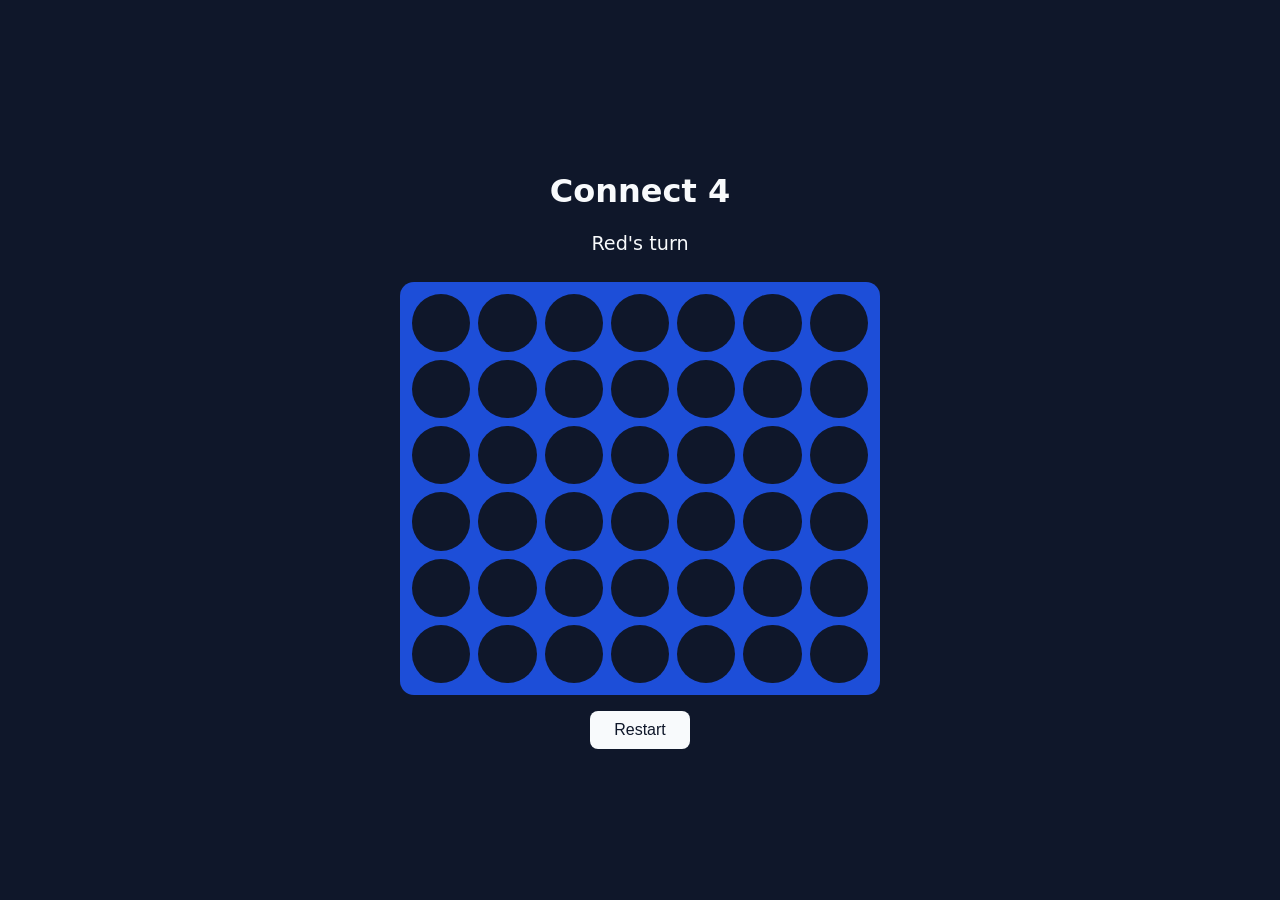
==== index.html @ 28ad4ca1 "Connect 4 using spec-driven workflow" ====
<!DOCTYPE html>
<html lang="en">
<head>
  <meta charset="UTF-8">
  <meta name="viewport" content="width=device-width, initial-scale=1">
  <title>Connect 4</title>
  <link rel="stylesheet" href="style.css">
</head>
<body>
  <main>
    <h1>Connect 4</h1>
    <p id="status"></p>
    <div id="board" role="grid" aria-label="Connect 4 board"></div>
    <button id="restart">Restart</button>
  </main>
  <script src="script.js"></script>
</body>
</html>
---- style.css ----
:root { --board: #1d4ed8; --red: #dc2626; --yellow: #facc15; --bg: #0f172a; }
* { box-sizing: border-box; }
body { margin: 0; min-height: 100vh; display: grid; place-items: center;
  background: var(--bg); color: #f8fafc; font-family: system-ui, sans-serif; }
main { text-align: center; padding: 16px; }
#status { font-size: 1.2rem; min-height: 1.6em; }
#board { display: grid; grid-template-columns: repeat(7, 1fr); gap: 8px;
  background: var(--board); padding: 12px; border-radius: 14px;
  width: min(92vw, 480px); margin: 0 auto 16px; }
.cell { aspect-ratio: 1; border-radius: 50%; background: var(--bg); cursor: pointer; }
.cell.p1 { background: var(--red); }
.cell.p2 { background: var(--yellow); }
.cell.win { animation: pulse 0.8s infinite alternate; box-shadow: 0 0 0 3px #fff; }
@keyframes pulse { to { transform: scale(0.85); } }
button { padding: 10px 24px; font-size: 1rem; border: 0; border-radius: 8px;
  background: #f8fafc; color: var(--bg); cursor: pointer; }
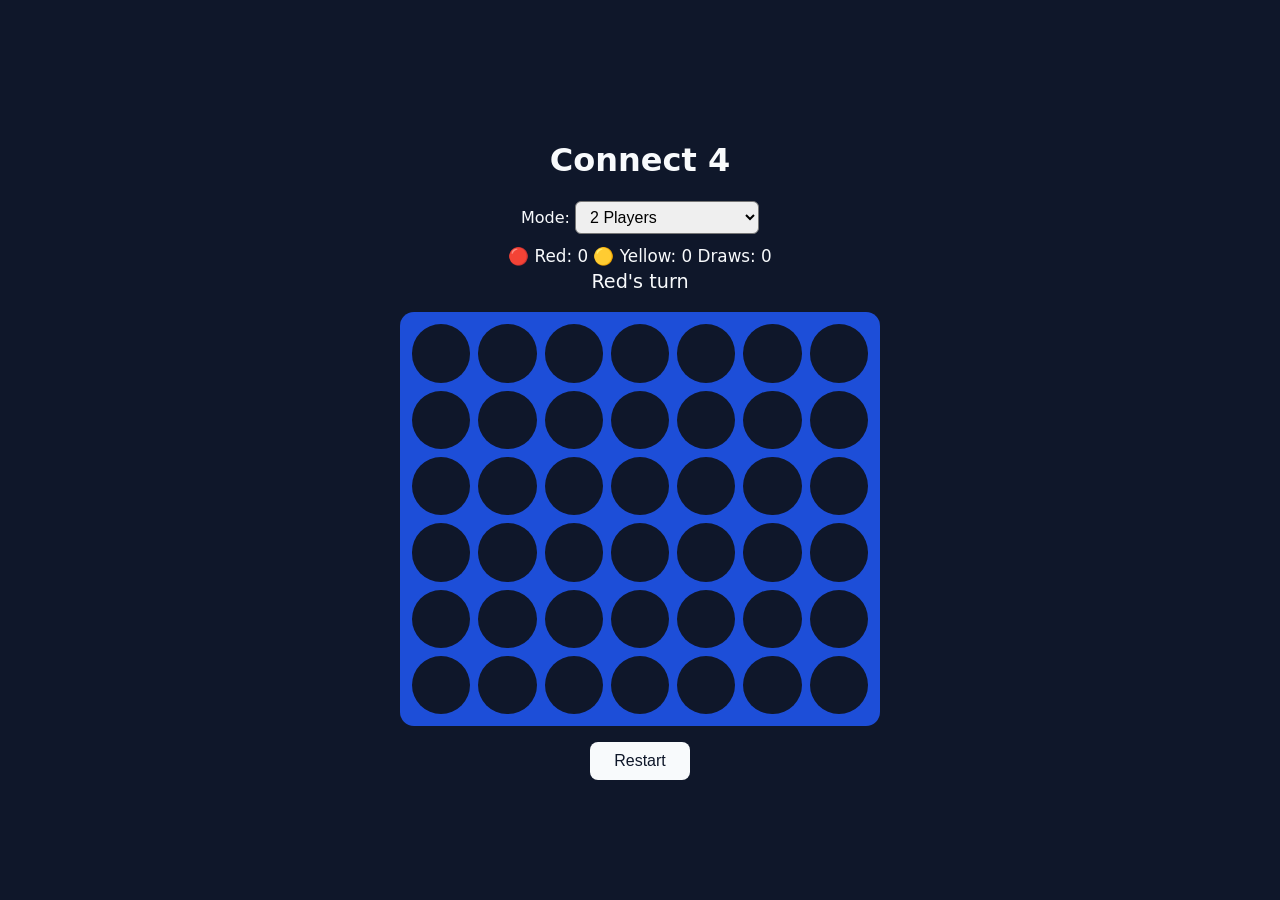
==== commit eb209f98: "Add AI mode, scores, hover preview, drop animation" ====
--- a/index.html
+++ b/index.html
@@ -9,6 +9,14 @@
 <body>
   <main>
     <h1>Connect 4</h1>
+    <label>Mode:
+      <select id="mode">
+        <option value="2p">2 Players</option>
+        <option value="easy">vs Computer (Easy)</option>
+        <option value="hard">vs Computer (Hard)</option>
+      </select>
+    </label>
+    <p id="scores"></p>
     <p id="status"></p>
     <div id="board" role="grid" aria-label="Connect 4 board"></div>
     <button id="restart">Restart</button>
--- a/style.css
+++ b/style.css
@@ -3,13 +3,19 @@
 body { margin: 0; min-height: 100vh; display: grid; place-items: center;
   background: var(--bg); color: #f8fafc; font-family: system-ui, sans-serif; }
 main { text-align: center; padding: 16px; }
-#status { font-size: 1.2rem; min-height: 1.6em; }
+select { padding: 6px 10px; border-radius: 6px; font-size: 1rem; }
+#scores { font-size: 1.05rem; margin: 12px 0 4px; }
+#status { font-size: 1.2rem; min-height: 1.6em; margin: 4px 0 12px; }
 #board { display: grid; grid-template-columns: repeat(7, 1fr); gap: 8px;
   background: var(--board); padding: 12px; border-radius: 14px;
   width: min(92vw, 480px); margin: 0 auto 16px; }
-.cell { aspect-ratio: 1; border-radius: 50%; background: var(--bg); cursor: pointer; }
+.cell { aspect-ratio: 1; border-radius: 50%; background: var(--bg); cursor: pointer; position: relative; }
 .cell.p1 { background: var(--red); }
 .cell.p2 { background: var(--yellow); }
+.cell.ghost.g1 { background: var(--red); opacity: 0.35; }
+.cell.ghost.g2 { background: var(--yellow); opacity: 0.35; }
+.cell.drop { z-index: 2; animation: drop 0.45s ease-in; }
+@keyframes drop { from { transform: translateY(calc(var(--drop) * -112%)); } }
 .cell.win { animation: pulse 0.8s infinite alternate; box-shadow: 0 0 0 3px #fff; }
 @keyframes pulse { to { transform: scale(0.85); } }
 button { padding: 10px 24px; font-size: 1rem; border: 0; border-radius: 8px;
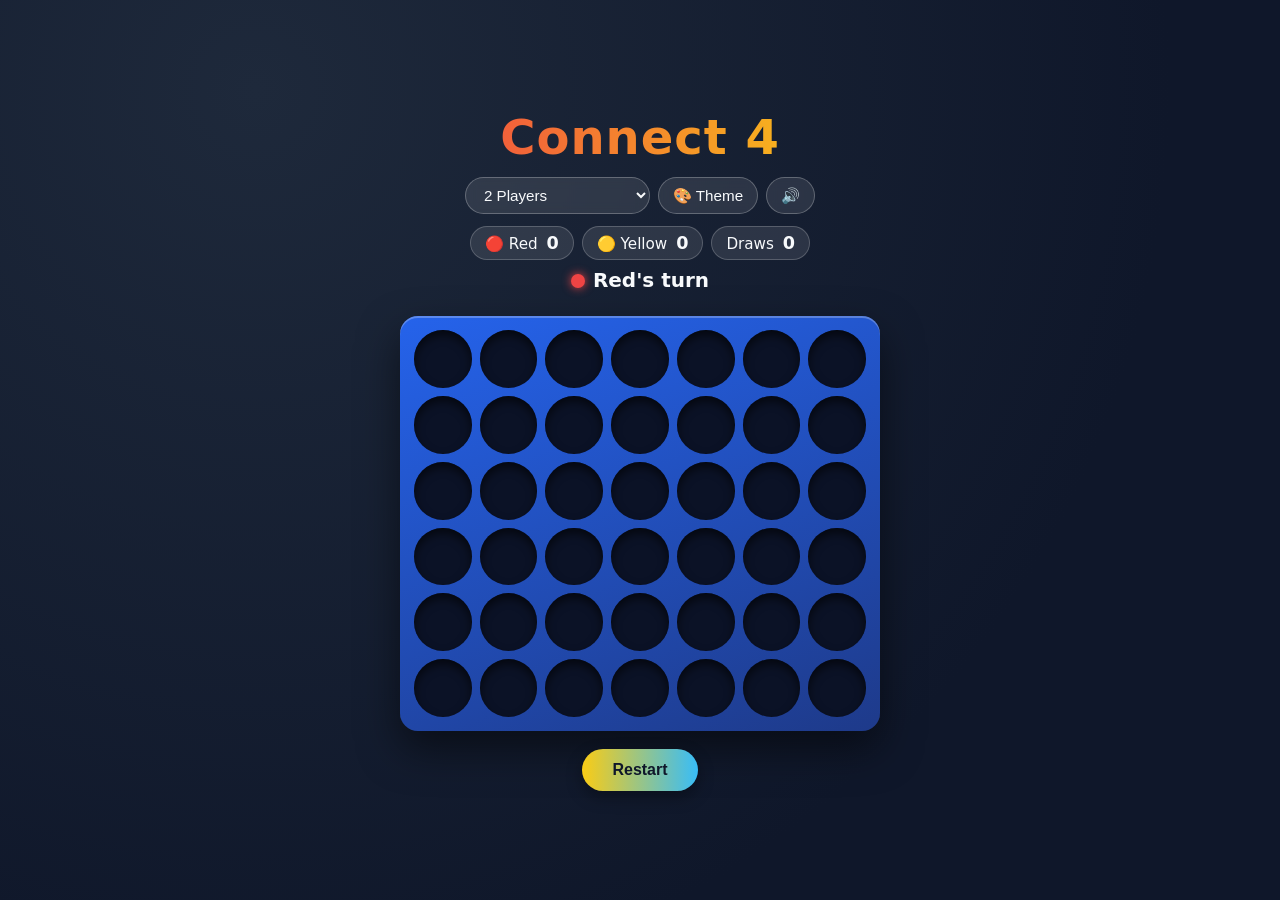
==== commit 0511a0b6: "Add themes, sounds, confetti, visual polish" ====
--- a/index.html
+++ b/index.html
@@ -7,16 +7,19 @@
   <link rel="stylesheet" href="style.css">
 </head>
 <body>
+  <canvas id="confetti"></canvas>
   <main>
     <h1>Connect 4</h1>
-    <label>Mode:
-      <select id="mode">
+    <div class="controls">
+      <select id="mode" aria-label="Game mode">
         <option value="2p">2 Players</option>
         <option value="easy">vs Computer (Easy)</option>
         <option value="hard">vs Computer (Hard)</option>
       </select>
-    </label>
-    <p id="scores"></p>
+      <button id="theme" class="ghost-btn" title="Change theme">🎨 Theme</button>
+      <button id="sound" class="ghost-btn" title="Sound on/off">🔊</button>
+    </div>
+    <div id="scores"></div>
     <p id="status"></p>
     <div id="board" role="grid" aria-label="Connect 4 board"></div>
     <button id="restart">Restart</button>
--- a/style.css
+++ b/style.css
@@ -1,22 +1,65 @@
-:root { --board: #1d4ed8; --red: #dc2626; --yellow: #facc15; --bg: #0f172a; }
+:root, body[data-theme="classic"] {
+  --bg1: #0f172a; --bg2: #1e293b; --board: #2563eb; --board-dark: #1e3a8a;
+  --hole: #0b1226; --red: #ef4444; --yellow: #facc15; --text: #f8fafc; --accent: #38bdf8;
+}
+body[data-theme="neon"] {
+  --bg1: #0a0014; --bg2: #2a0845; --board: #7c3aed; --board-dark: #4c1d95;
+  --hole: #12001f; --red: #ff2d95; --yellow: #22f5c8; --text: #fdf4ff; --accent: #e879f9;
+}
+body[data-theme="sunset"] {
+  --bg1: #3b0d2e; --bg2: #c2410c; --board: #be123c; --board-dark: #7f1d1d;
+  --hole: #2a0a14; --red: #fde047; --yellow: #38bdf8; --text: #fff7ed; --accent: #fdba74;
+}
 * { box-sizing: border-box; }
-body { margin: 0; min-height: 100vh; display: grid; place-items: center;
-  background: var(--bg); color: #f8fafc; font-family: system-ui, sans-serif; }
+body { margin: 0; min-height: 100vh; display: grid; place-items: center; color: var(--text);
+  background: radial-gradient(circle at 20% 10%, var(--bg2), var(--bg1) 70%) fixed;
+  font-family: system-ui, "Segoe UI", sans-serif; transition: background 0.4s; }
 main { text-align: center; padding: 16px; }
-select { padding: 6px 10px; border-radius: 6px; font-size: 1rem; }
-#scores { font-size: 1.05rem; margin: 12px 0 4px; }
-#status { font-size: 1.2rem; min-height: 1.6em; margin: 4px 0 12px; }
-#board { display: grid; grid-template-columns: repeat(7, 1fr); gap: 8px;
-  background: var(--board); padding: 12px; border-radius: 14px;
-  width: min(92vw, 480px); margin: 0 auto 16px; }
-.cell { aspect-ratio: 1; border-radius: 50%; background: var(--bg); cursor: pointer; position: relative; }
-.cell.p1 { background: var(--red); }
-.cell.p2 { background: var(--yellow); }
+h1 { margin: 0 0 12px; font-size: clamp(2rem, 7vw, 3rem); letter-spacing: 1px;
+  background: linear-gradient(90deg, var(--red), var(--yellow)); -webkit-background-clip: text;
+  background-clip: text; color: transparent; }
+.controls { display: flex; gap: 8px; justify-content: center; flex-wrap: wrap; margin-bottom: 12px; }
+select, .ghost-btn { padding: 8px 14px; border-radius: 999px; font-size: 0.95rem; cursor: pointer;
+  color: var(--text); background: rgba(255,255,255,0.1); border: 1px solid rgba(255,255,255,0.25);
+  backdrop-filter: blur(6px); }
+select option { color: #111; }
+.ghost-btn:hover, select:hover { background: rgba(255,255,255,0.2); }
+#scores { display: flex; gap: 8px; justify-content: center; flex-wrap: wrap; margin-bottom: 6px; }
+.chip { padding: 6px 14px; border-radius: 999px; background: rgba(255,255,255,0.1);
+  border: 1px solid rgba(255,255,255,0.2); font-size: 0.95rem; }
+.chip b { font-size: 1.1rem; margin-left: 4px; }
+#status { font-size: 1.25rem; font-weight: 600; min-height: 1.8em; margin: 8px 0 12px; }
+#status[data-turn="1"]::before, #status[data-turn="2"]::before { content: ""; display: inline-block;
+  width: 14px; height: 14px; border-radius: 50%; margin-right: 8px; vertical-align: -1px; }
+#status[data-turn="1"]::before { background: var(--red); box-shadow: 0 0 10px var(--red); }
+#status[data-turn="2"]::before { background: var(--yellow); box-shadow: 0 0 10px var(--yellow); }
+#board { display: grid; grid-template-columns: repeat(7, 1fr); gap: 8px; padding: 14px;
+  width: min(92vw, 480px); margin: 0 auto 18px; border-radius: 18px;
+  background: linear-gradient(160deg, var(--board), var(--board-dark));
+  box-shadow: 0 18px 40px rgba(0,0,0,0.5), inset 0 2px 0 rgba(255,255,255,0.25); }
+#board.won { animation: glow 1.2s ease-in-out infinite alternate; }
+@keyframes glow { to { box-shadow: 0 18px 50px rgba(0,0,0,0.5), 0 0 40px var(--accent); } }
+.cell { aspect-ratio: 1; border-radius: 50%; position: relative; cursor: pointer; background: var(--hole);
+  box-shadow: inset 0 5px 10px rgba(0,0,0,0.6); }
+.cell.p1, .cell.p2 { box-shadow: inset 0 -4px 8px rgba(0,0,0,0.35), 0 0 8px rgba(0,0,0,0.4); }
+.cell.p1 { background: radial-gradient(circle at 35% 30%, rgba(255,255,255,0.55), transparent 38%), var(--red); }
+.cell.p2 { background: radial-gradient(circle at 35% 30%, rgba(255,255,255,0.55), transparent 38%), var(--yellow); }
 .cell.ghost.g1 { background: var(--red); opacity: 0.35; }
 .cell.ghost.g2 { background: var(--yellow); opacity: 0.35; }
-.cell.drop { z-index: 2; animation: drop 0.45s ease-in; }
-@keyframes drop { from { transform: translateY(calc(var(--drop) * -112%)); } }
-.cell.win { animation: pulse 0.8s infinite alternate; box-shadow: 0 0 0 3px #fff; }
-@keyframes pulse { to { transform: scale(0.85); } }
-button { padding: 10px 24px; font-size: 1rem; border: 0; border-radius: 8px;
-  background: #f8fafc; color: var(--bg); cursor: pointer; }
+.cell.drop { z-index: 2; animation: drop 0.55s; }
+@keyframes drop {
+  from { transform: translateY(calc(var(--drop) * -112%)); animation-timing-function: ease-in; }
+  65%  { transform: translateY(0); animation-timing-function: ease-out; }
+  80%  { transform: translateY(-7%); animation-timing-function: ease-in; }
+  to   { transform: translateY(0); }
+}
+.cell.win { animation: pulse 0.8s 0.3s infinite alternate; box-shadow: 0 0 16px 4px #fff; }
+.cell.win.drop { animation: drop 0.55s, pulse 0.8s 0.6s infinite alternate; }
+@keyframes pulse { to { transform: scale(0.82); filter: brightness(1.3); } }
+#restart { padding: 12px 30px; font-size: 1rem; font-weight: 600; border: 0; border-radius: 999px;
+  cursor: pointer; color: #0f172a; background: linear-gradient(90deg, var(--yellow), var(--accent));
+  box-shadow: 0 6px 16px rgba(0,0,0,0.35); transition: transform 0.15s; }
+#restart:hover { transform: translateY(-2px); }
+#restart:active { transform: scale(0.96); }
+#confetti { position: fixed; inset: 0; pointer-events: none; z-index: 10; }
+@media (prefers-reduced-motion: reduce) { * { animation-duration: 0.01s !important; } }
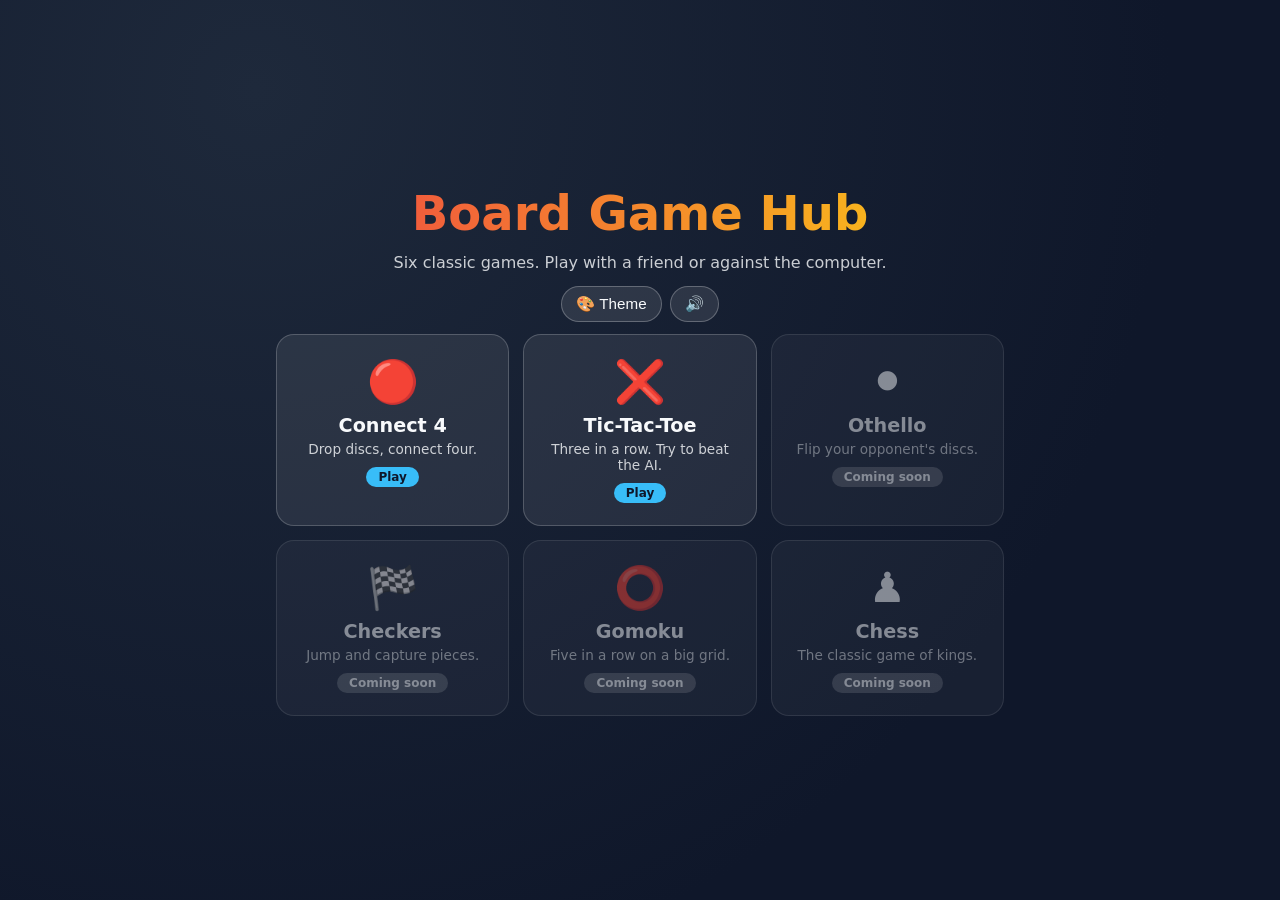
==== commit db702ff4: "Add game hub and Tic-Tac-Toe" ====
--- a/index.html
+++ b/index.html
@@ -3,27 +3,21 @@
 <head>
   <meta charset="UTF-8">
   <meta name="viewport" content="width=device-width, initial-scale=1">
-  <title>Connect 4</title>
-  <link rel="stylesheet" href="style.css">
+  <title>Board Game Hub</title>
+  <link rel="stylesheet" href="shared/common.css">
+  <link rel="stylesheet" href="hub.css">
 </head>
 <body>
-  <canvas id="confetti"></canvas>
   <main>
-    <h1>Connect 4</h1>
+    <h1>Board Game Hub</h1>
+    <p class="sub">Six classic games. Play with a friend or against the computer.</p>
     <div class="controls">
-      <select id="mode" aria-label="Game mode">
-        <option value="2p">2 Players</option>
-        <option value="easy">vs Computer (Easy)</option>
-        <option value="hard">vs Computer (Hard)</option>
-      </select>
-      <button id="theme" class="ghost-btn" title="Change theme">🎨 Theme</button>
-      <button id="sound" class="ghost-btn" title="Sound on/off">🔊</button>
+      <button id="theme" class="ghost-btn">🎨 Theme</button>
+      <button id="sound" class="ghost-btn">🔊</button>
     </div>
-    <div id="scores"></div>
-    <p id="status"></p>
-    <div id="board" role="grid" aria-label="Connect 4 board"></div>
-    <button id="restart">Restart</button>
+    <div class="grid" id="games"></div>
   </main>
-  <script src="script.js"></script>
+  <script src="shared/common.js"></script>
+  <script src="hub.js"></script>
 </body>
 </html>
--- a/shared/common.css
+++ b/shared/common.css
@@ -0,0 +1,24 @@
+:root, body[data-theme="classic"] { --bg1:#0f172a; --bg2:#1e293b; --board:#2563eb; --board-dark:#1e3a8a; --hole:#0b1226; --red:#ef4444; --yellow:#facc15; --text:#f8fafc; --accent:#38bdf8; }
+body[data-theme="neon"] { --bg1:#0a0014; --bg2:#2a0845; --board:#7c3aed; --board-dark:#4c1d95; --hole:#12001f; --red:#ff2d95; --yellow:#22f5c8; --text:#fdf4ff; --accent:#e879f9; }
+body[data-theme="sunset"] { --bg1:#3b0d2e; --bg2:#c2410c; --board:#be123c; --board-dark:#7f1d1d; --hole:#2a0a14; --red:#fde047; --yellow:#38bdf8; --text:#fff7ed; --accent:#fdba74; }
+* { box-sizing: border-box; }
+body { margin: 0; min-height: 100vh; display: grid; place-items: center; color: var(--text);
+  background: radial-gradient(circle at 20% 10%, var(--bg2), var(--bg1) 70%) fixed; font-family: system-ui, "Segoe UI", sans-serif; }
+main { text-align: center; padding: 16px; width: min(94vw, 760px); }
+h1 { margin: 0 0 12px; font-size: clamp(2rem, 7vw, 3rem);
+  background: linear-gradient(90deg, var(--red), var(--yellow)); -webkit-background-clip: text; background-clip: text; color: transparent; }
+.back { display: inline-block; margin-bottom: 8px; color: var(--accent); text-decoration: none; font-weight: 600; }
+.back:hover { text-decoration: underline; }
+.controls { display: flex; gap: 8px; justify-content: center; flex-wrap: wrap; margin-bottom: 12px; }
+select, .ghost-btn { padding: 8px 14px; border-radius: 999px; font-size: 0.95rem; cursor: pointer; color: var(--text);
+  background: rgba(255,255,255,0.1); border: 1px solid rgba(255,255,255,0.25); }
+select option { color: #111; }
+.ghost-btn:hover, select:hover { background: rgba(255,255,255,0.2); }
+#scores { display: flex; gap: 8px; justify-content: center; flex-wrap: wrap; margin-bottom: 6px; }
+.chip { padding: 6px 14px; border-radius: 999px; background: rgba(255,255,255,0.1); border: 1px solid rgba(255,255,255,0.2); }
+.chip b { margin-left: 4px; }
+#status { font-size: 1.25rem; font-weight: 600; min-height: 1.8em; margin: 8px 0 12px; }
+.primary { padding: 12px 30px; font-size: 1rem; font-weight: 600; border: 0; border-radius: 999px; cursor: pointer;
+  color: #0f172a; background: linear-gradient(90deg, var(--yellow), var(--accent)); box-shadow: 0 6px 16px rgba(0,0,0,0.35); }
+#confetti { position: fixed; inset: 0; pointer-events: none; z-index: 10; }
+@media (prefers-reduced-motion: reduce) { * { animation-duration: 0.01s !important; } }
--- a/hub.css
+++ b/hub.css
@@ -0,0 +1,11 @@
+.sub { opacity: 0.8; margin: 0 0 14px; }
+.grid { display: grid; grid-template-columns: repeat(auto-fit, minmax(210px, 1fr)); gap: 14px; margin-top: 10px; }
+.card { display: block; padding: 22px 16px; border-radius: 18px; text-decoration: none; color: var(--text);
+  background: rgba(255,255,255,0.08); border: 1px solid rgba(255,255,255,0.2); transition: transform 0.15s, background 0.15s; }
+a.card:hover { transform: translateY(-4px); background: rgba(255,255,255,0.16); }
+.card .icon { font-size: 2.6rem; }
+.card h2 { margin: 8px 0 4px; font-size: 1.2rem; }
+.card p { margin: 0; font-size: 0.85rem; opacity: 0.8; }
+.card .tag { display: inline-block; margin-top: 10px; padding: 3px 12px; border-radius: 999px; font-size: 0.75rem; font-weight: 600; background: var(--accent); color: #0f172a; }
+.card.soon { opacity: 0.5; cursor: default; }
+.card.soon .tag { background: rgba(255,255,255,0.25); color: var(--text); }
